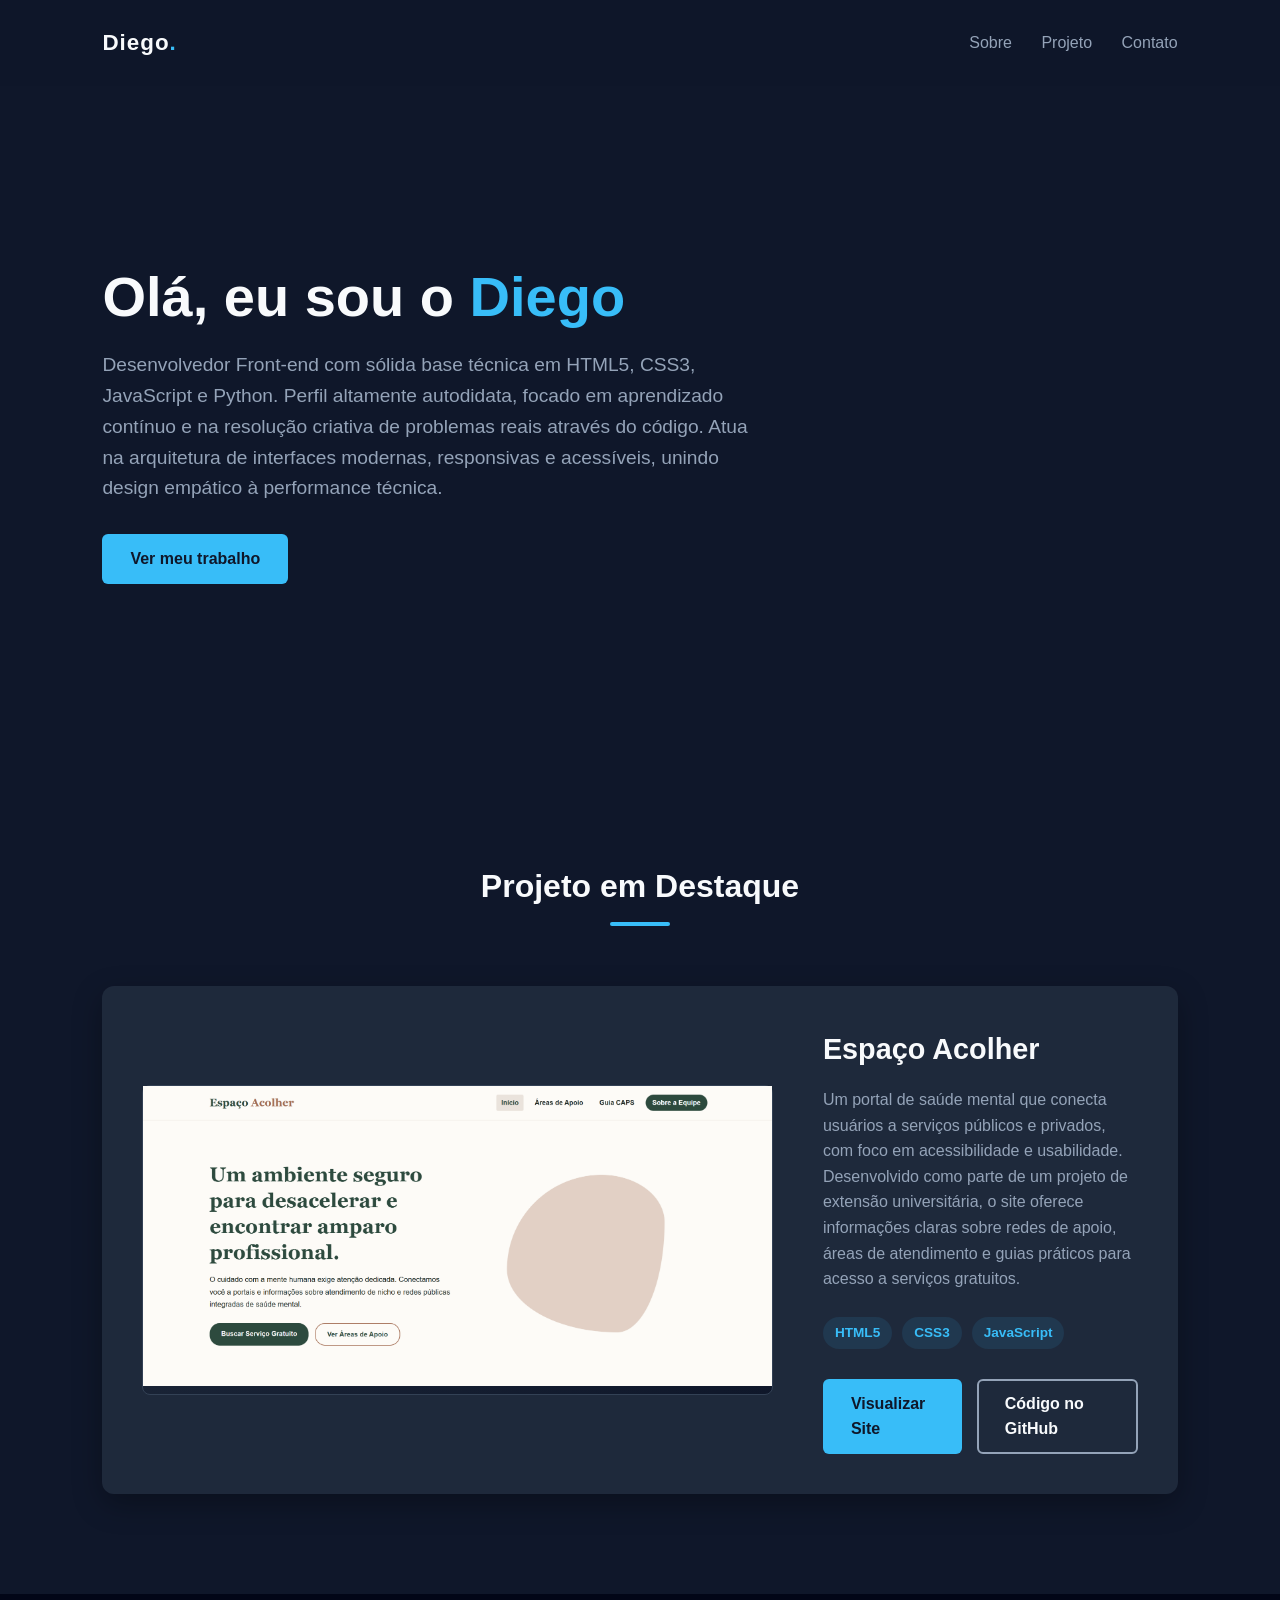
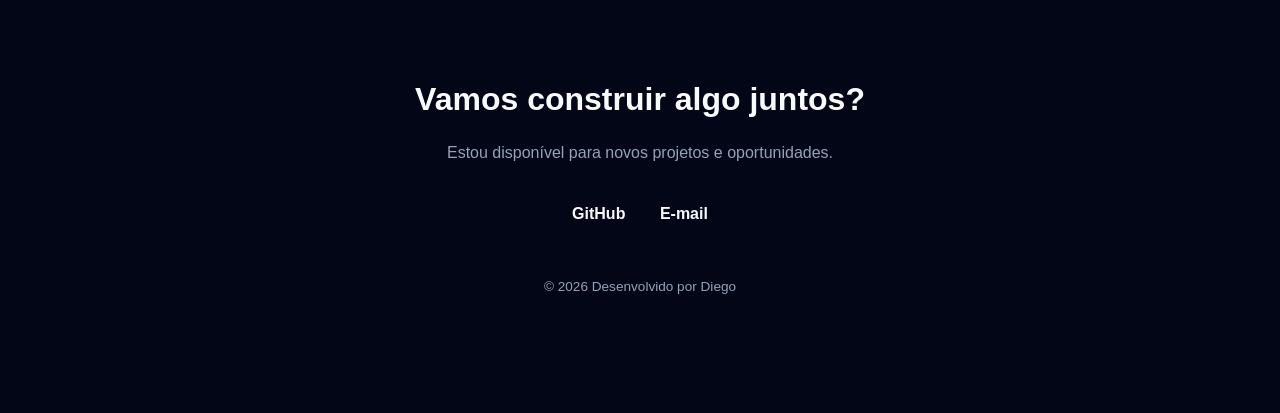
==== porti_diego/index.html @ e3ef6a49 "novo" ====
<!DOCTYPE html>
<html lang="pt-BR">
<head>
    <meta charset="UTF-8">
    <meta name="viewport" content="width=device-width, initial-scale=1.0">
    <title>Meu Portfólio</title>
    <link rel="stylesheet" href="style2.css">
</head>
<body>

    <header class="navbar">
        <div class="logo">Diego<span class="dot">.</span></div>
        <nav>
            <a href="#sobre">Sobre</a>
            <a href="#projeto-destaque">Projeto</a>
            <a href="#contato">Contato</a>
        </nav>
    </header>

    <section id="sobre" class="hero">
        <div class="hero-content">
            <h1>Olá, eu sou o <span class="highlight">Diego</span></h1>
            <p>Desenvolvedor Front-end com sólida base técnica em HTML5, CSS3, JavaScript e Python. Perfil altamente autodidata, focado em aprendizado contínuo e na resolução criativa de problemas reais através do código. Atua na arquitetura de interfaces modernas, responsivas e acessíveis, unindo design empático à performance técnica.</p>
            <a href="#projeto-destaque" class="btn-primary">Ver meu trabalho</a>
        </div>
    </section>

    <section id="projeto-destaque" class="featured-project">
        <div class="section-title">
            <h2>Projeto em Destaque</h2>
            <div class="line"></div>
        </div>

        <div class="project-container">
            <div class="project-image">
                <div class="placeholder-img">
                    <img src="capa.png" alt="foto do projeto" height="300">
                </div>
            </div>
            
            <div class="project-info">
                <h3>Espaço Acolher</h3>
                <p class="project-description">
                    Um portal de saúde mental que conecta usuários a serviços públicos e privados, com foco em acessibilidade e usabilidade. Desenvolvido como parte de um projeto de extensão universitária, o site oferece informações claras sobre redes de apoio, áreas de atendimento e guias práticos para acesso a serviços gratuitos.
                </p>
                
                <div class="tech-tags">
                    <span>HTML5</span>
                    <span>CSS3</span>
                    <span>JavaScript</span>
                </div>

                <div class="project-buttons">
                    <a href="../index.html" class="btn-primary" target="_blank">Visualizar Site</a>
                    <a href="https://github.com/konatinho/Projeto_Angelo" class="btn-secondary" target="_blank">Código no GitHub</a>
                </div>
            </div>
        </div>
    </section>

    <footer id="contato" class="contact">
        <h2>Vamos construir algo juntos?</h2>
        <p>Estou disponível para novos projetos e oportunidades.</p>
        <div class="links">
            
            <a href="https://github.com/konatinho" target="_blank">GitHub</a>
            <a href="mailto:diegopb0307@gmail.com">E-mail</a>
        </div>
        <p class="credits">© 2026 Desenvolvido por Diego</p>
    </footer>

</body>
</html>
---- porti_diego/style2.css ----
* {
    margin: 0;
    padding: 0;
    box-sizing: border-box;
    font-family: 'Segoe UI', Roboto, Helvetica, Arial, sans-serif;
}

:root {
    --bg-dark: #0f172a;
    --bg-card: #1e293b;
    --text-main: #f8fafc;
    --text-muted: #94a3b8;
    --accent: #38bdf8; 
    --accent-hover: #0ea5e9;
}

body {
    background-color: var(--bg-dark);
    color: var(--text-main);
    line-height: 1.6;
    scroll-behavior: smooth;
}


.navbar {
    display: flex;
    justify-content: space-between;
    align-items: center;
    padding: 25px 8%;
    background-color: rgba(15, 23, 42, 0.9);
    backdrop-filter: blur(10px); /* Efeito de vidro fosco */
    position: sticky;
    top: 0;
    z-index: 100;
}

.navbar .logo {
    font-size: 1.4rem;
    font-weight: 700;
    letter-spacing: 1px;
}

.navbar .dot {
    color: var(--accent);
}

.navbar nav a {
    margin-left: 25px;
    text-decoration: none;
    color: var(--text-muted);
    font-weight: 500;
    transition: color 0.3s;
}

.navbar nav a:hover {
    color: var(--accent);
}


.hero {
    height: 75vh;
    display: flex;
    align-items: center;
    padding: 0 8%;
}

.hero-content {
    max-width: 650px;
}

.hero h1 {
    font-size: 3.5rem;
    font-weight: 800;
    line-height: 1.2;
    margin-bottom: 20px;
}

.hero .highlight {
    color: var(--accent);
}

.hero p {
    font-size: 1.2rem;
    color: var(--text-muted);
    margin-bottom: 30px;
}


.btn-primary {
    display: inline-block;
    text-decoration: none;
    background-color: var(--accent);
    color: var(--bg-dark);
    padding: 12px 28px;
    border-radius: 6px;
    font-weight: 600;
    transition: background 0.3s, transform 0.2s;
}

.btn-primary:hover {
    background-color: var(--accent-hover);
    transform: translateY(-2px);
}

.btn-secondary {
    display: inline-block;
    text-decoration: none;
    border: 2px solid var(--text-muted);
    color: var(--text-main);
    padding: 10px 26px;
    border-radius: 6px;
    font-weight: 600;
    transition: all 0.3s;
}

.btn-secondary:hover {
    border-color: var(--accent);
    color: var(--accent);
}


.featured-project {
    padding: 100px 8%;
}

.section-title {
    text-align: center;
    margin-bottom: 60px;
}

.section-title h2 {
    font-size: 2rem;
    font-weight: 700;
}

.section-title .line {
    width: 60px;
    height: 4px;
    background-color: var(--accent);
    margin: 10px auto 0;
    border-radius: 2px;
}


.project-container {
    display: flex;
    gap: 50px;
    background-color: var(--bg-card);
    padding: 40px;
    border-radius: 12px;
    box-shadow: 0 10px 30px rgba(0, 0, 0, 0.3);
    align-items: center;
}

.project-image {
    flex: 1;
    min-height: 250px;
    background: linear-gradient(135deg, #1e293b, #0f172a);
    border: 1px solid #334155;
    border-radius: 8px;
    display: flex;
    align-items: center;
    justify-content: center;
}

.placeholder-img {
    color: var(--text-muted);
    font-weight: 500;
}

.project-info {
    flex: 1;
}

.project-info h3 {
    font-size: 1.8rem;
    margin-bottom: 15px;
    color: var(--text-main);
}

.project-description {
    color: var(--text-muted);
    margin-bottom: 25px;
}


.tech-tags {
    display: flex;
    gap: 10px;
    margin-bottom: 30px;
    flex-wrap: wrap;
}

.tech-tags span {
    background-color: rgba(56, 189, 248, 0.1);
    color: var(--accent);
    padding: 5px 12px;
    border-radius: 20px;
    font-size: 0.85rem;
    font-weight: 600;
}

.project-buttons {
    display: flex;
    gap: 15px;
}


.contact {
    background-color: #020617;
    text-align: center;
    padding: 80px 20px;
}

.contact h2 {
    font-size: 2rem;
    margin-bottom: 15px;
}

.contact p {
    color: var(--text-muted);
    margin-bottom: 35px;
}

.contact .links a {
    color: var(--text-main);
    margin: 0 15px;
    text-decoration: none;
    font-weight: 600;
    transition: color 0.3s;
}

.contact .links a:hover {
    color: var(--accent);
}

.credits {
    margin-top: 50px;
    font-size: 0.85rem;
    color: #475569;
}


@media (max-width: 768px) {
    .project-container {
        flex-direction: column;
        padding: 20px;
    }
    .hero h1 {
        font-size: 2.5rem;
    }
    .navbar {
        padding: 20px 5%;
    }
}
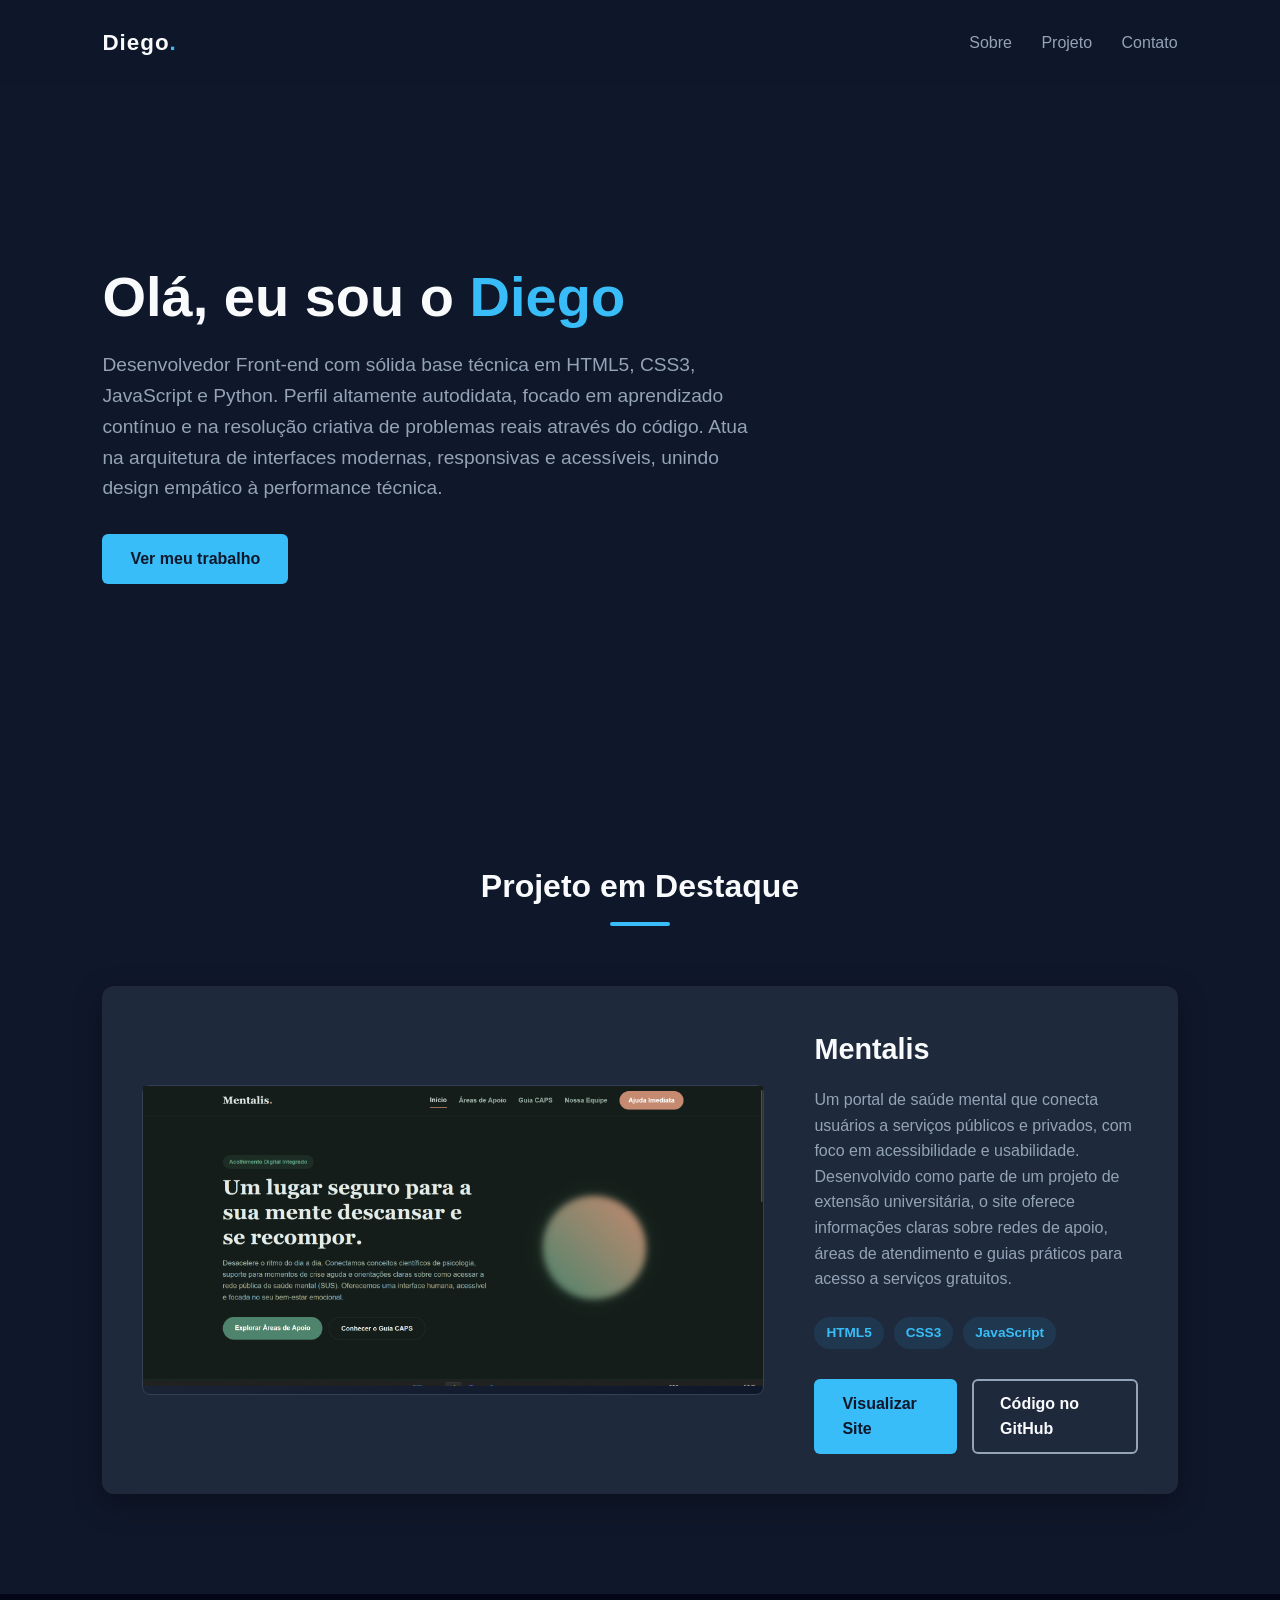
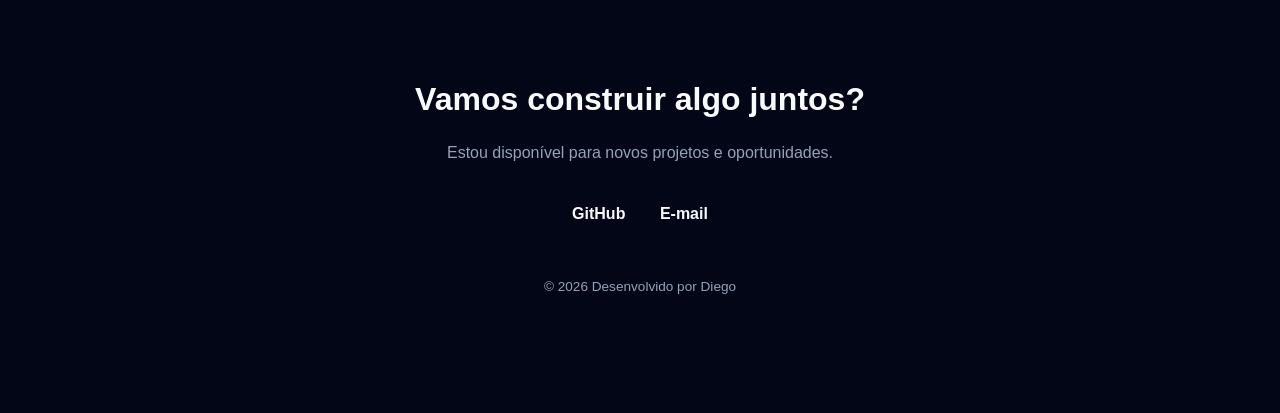
==== commit 1e7eb198: "errei fui mlk" ====
--- a/porti_diego/index.html
+++ b/porti_diego/index.html
@@ -34,12 +34,12 @@
         <div class="project-container">
             <div class="project-image">
                 <div class="placeholder-img">
-                    <img src="capa.png" alt="foto do projeto" height="300">
+                    <img src="oioi.png" alt="foto do projeto" height="300">
                 </div>
             </div>
             
             <div class="project-info">
-                <h3>Espaço Acolher</h3>
+                <h3>Mentalis</h3>
                 <p class="project-description">
                     Um portal de saúde mental que conecta usuários a serviços públicos e privados, com foco em acessibilidade e usabilidade. Desenvolvido como parte de um projeto de extensão universitária, o site oferece informações claras sobre redes de apoio, áreas de atendimento e guias práticos para acesso a serviços gratuitos.
                 </p>
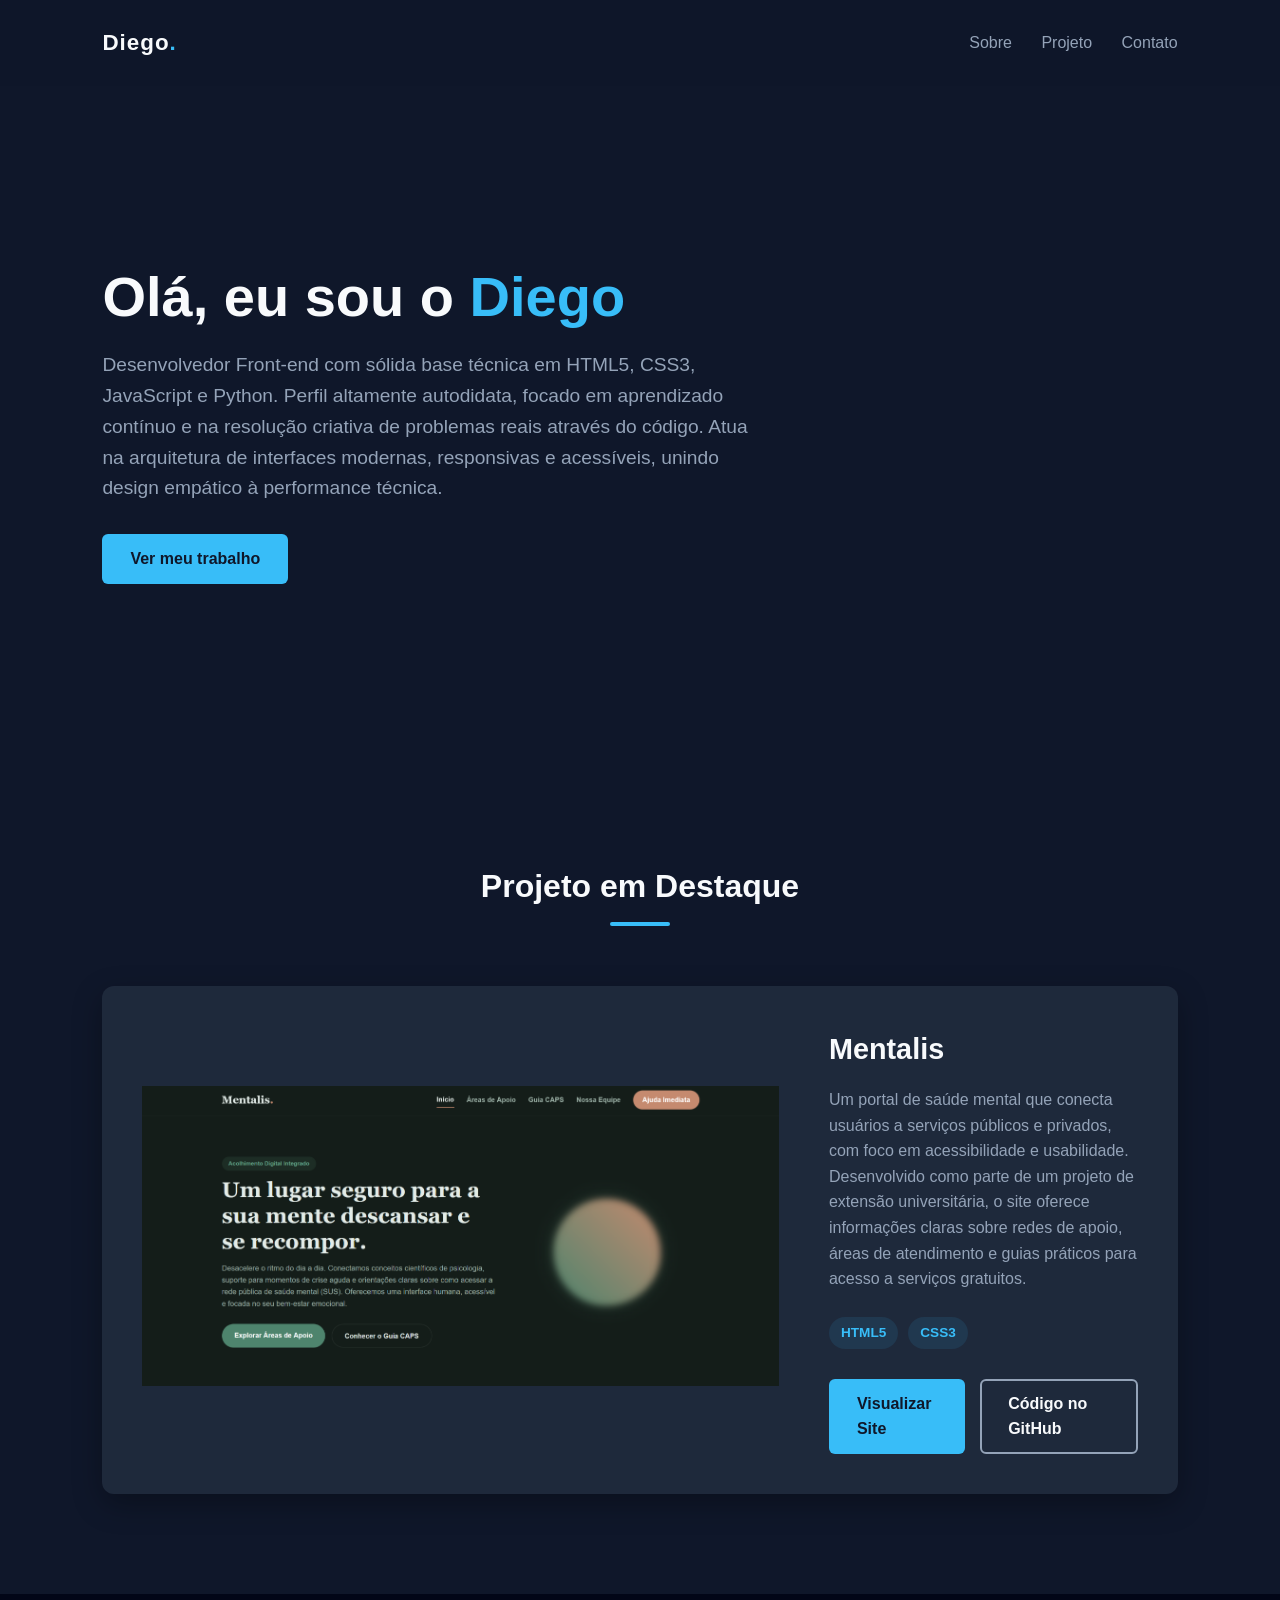
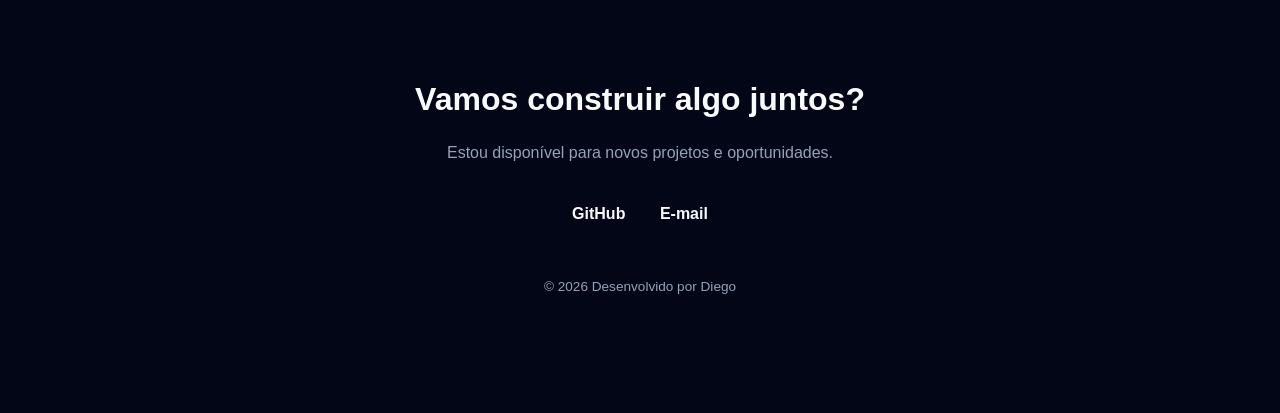
==== commit 529e7878: "meu porti" ====
--- a/porti_diego/index.html
+++ b/porti_diego/index.html
@@ -34,7 +34,7 @@
         <div class="project-container">
             <div class="project-image">
                 <div class="placeholder-img">
-                    <img src="oioi.png" alt="foto do projeto" height="300">
+                    <img src="aaaaa.png" alt="foto do projeto" height="300">
                 </div>
             </div>
             
@@ -47,7 +47,7 @@
                 <div class="tech-tags">
                     <span>HTML5</span>
                     <span>CSS3</span>
-                    <span>JavaScript</span>
+                    
                 </div>
 
                 <div class="project-buttons">
--- a/porti_diego/style2.css
+++ b/porti_diego/style2.css
@@ -151,17 +151,6 @@
     border-radius: 12px;
     box-shadow: 0 10px 30px rgba(0, 0, 0, 0.3);
     align-items: center;
-}
-
-.project-image {
-    flex: 1;
-    min-height: 250px;
-    background: linear-gradient(135deg, #1e293b, #0f172a);
-    border: 1px solid #334155;
-    border-radius: 8px;
-    display: flex;
-    align-items: center;
-    justify-content: center;
 }
 
 .placeholder-img {
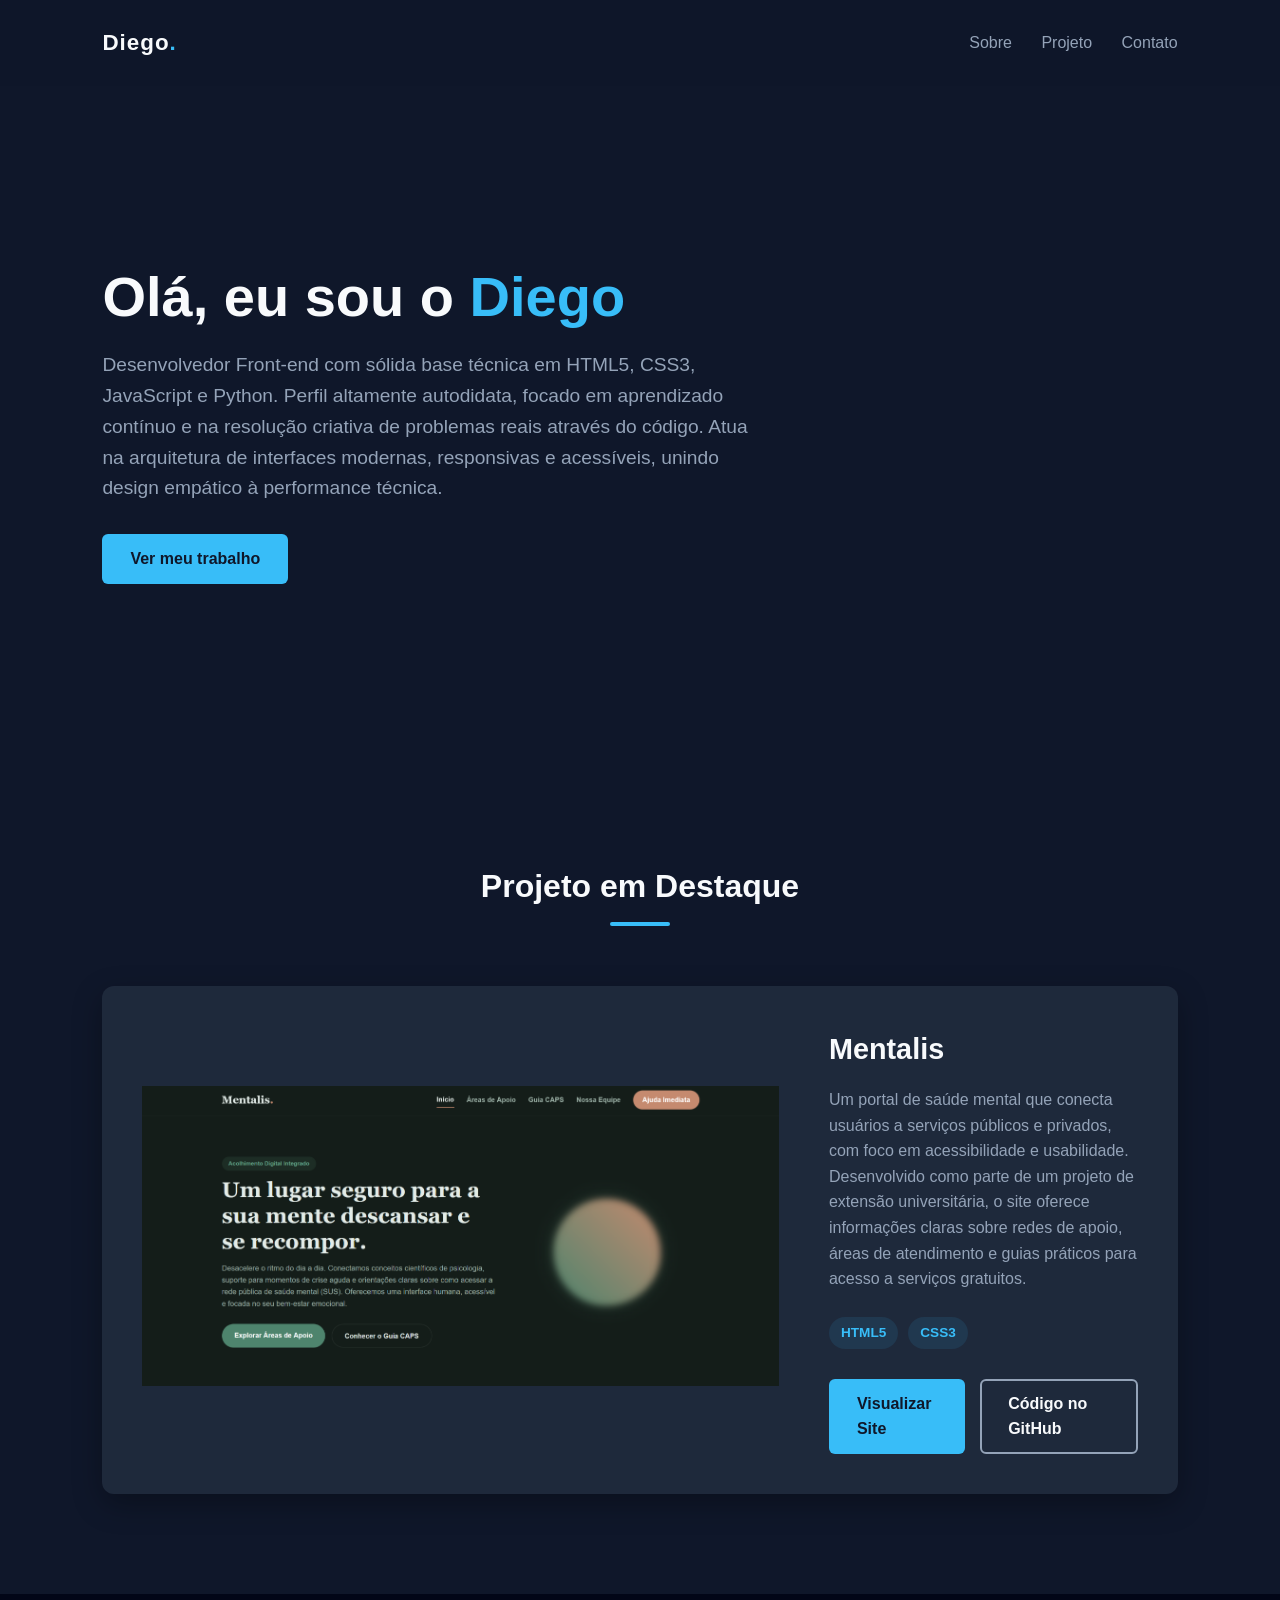
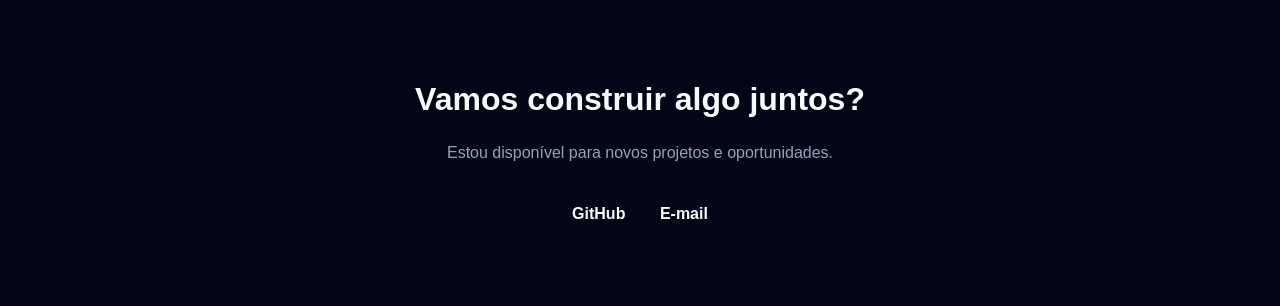
==== commit b693261a: "ta  bom" ====
--- a/porti_diego/index.html
+++ b/porti_diego/index.html
@@ -66,8 +66,7 @@
             <a href="https://github.com/konatinho" target="_blank">GitHub</a>
             <a href="mailto:diegopb0307@gmail.com">E-mail</a>
         </div>
-        <p class="credits">© 2026 Desenvolvido por Diego</p>
-    </footer>
+    </footer>       
 
 </body>
 </html>
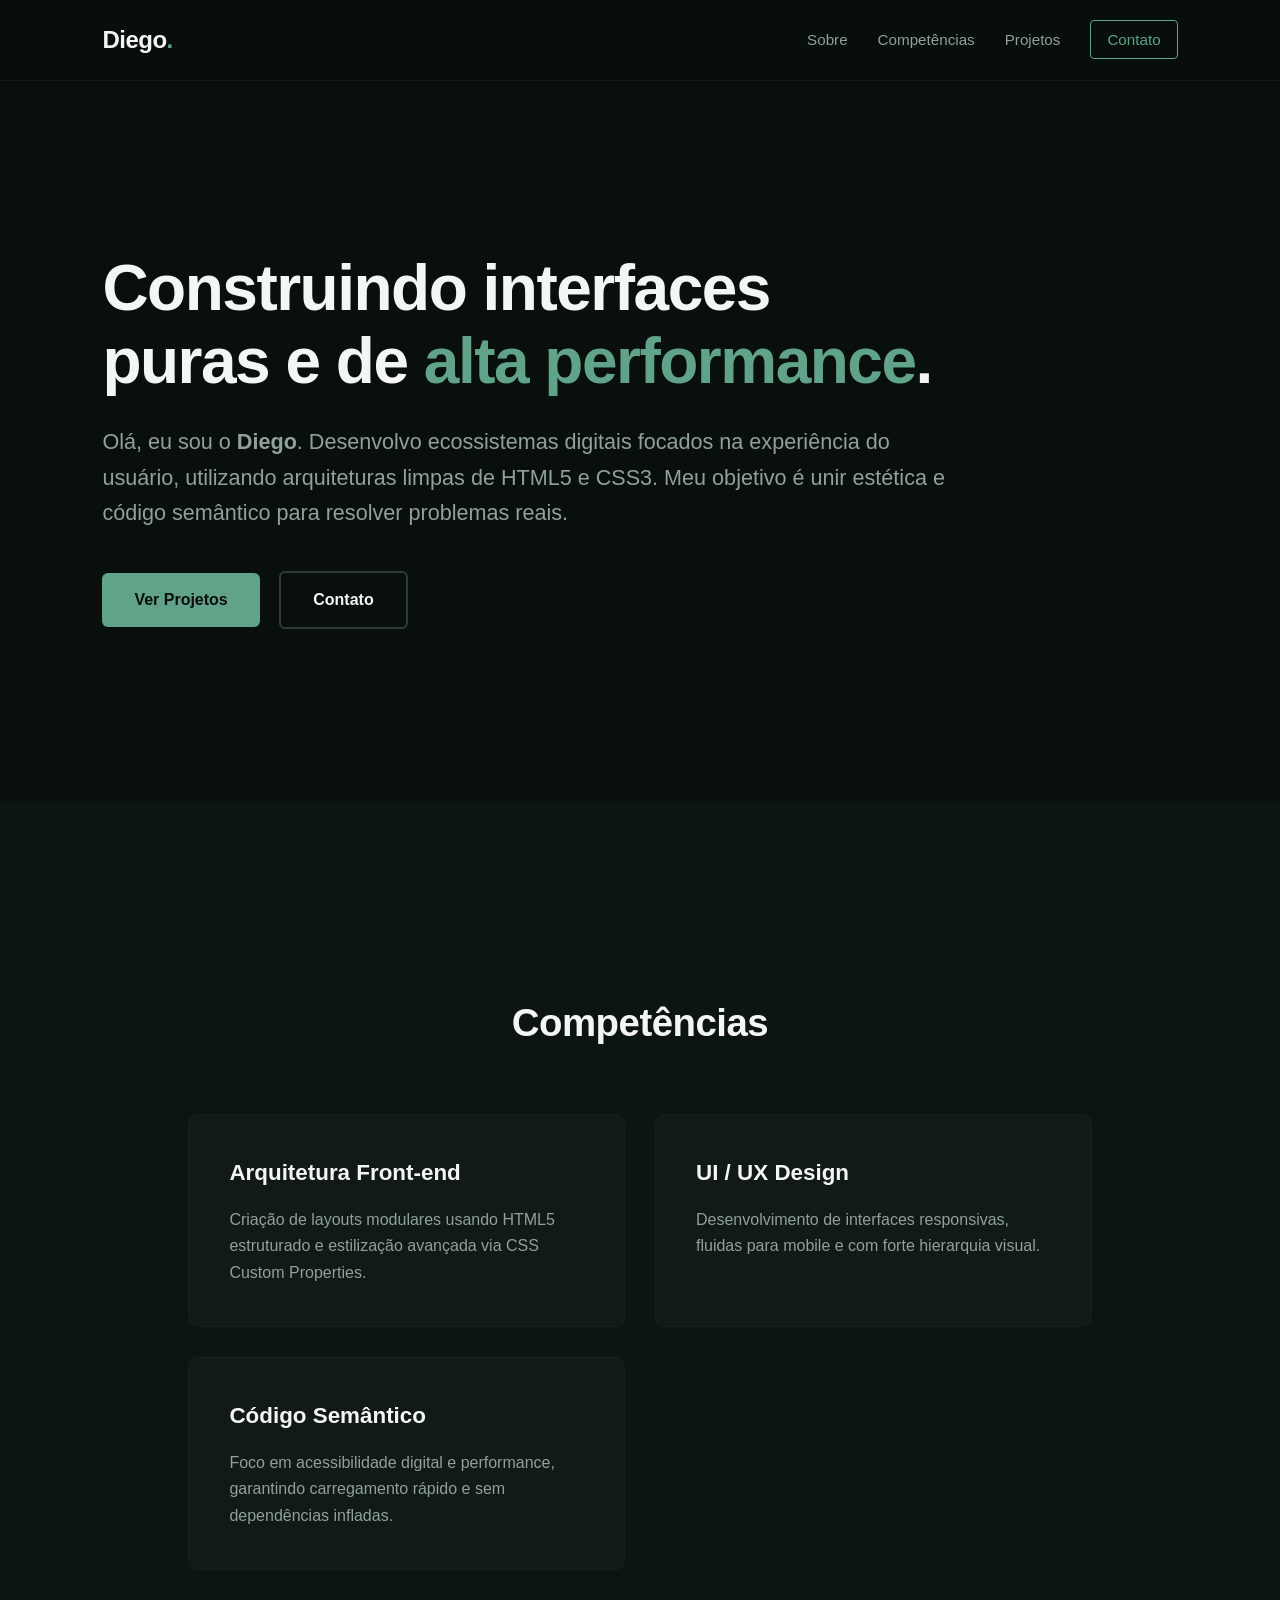
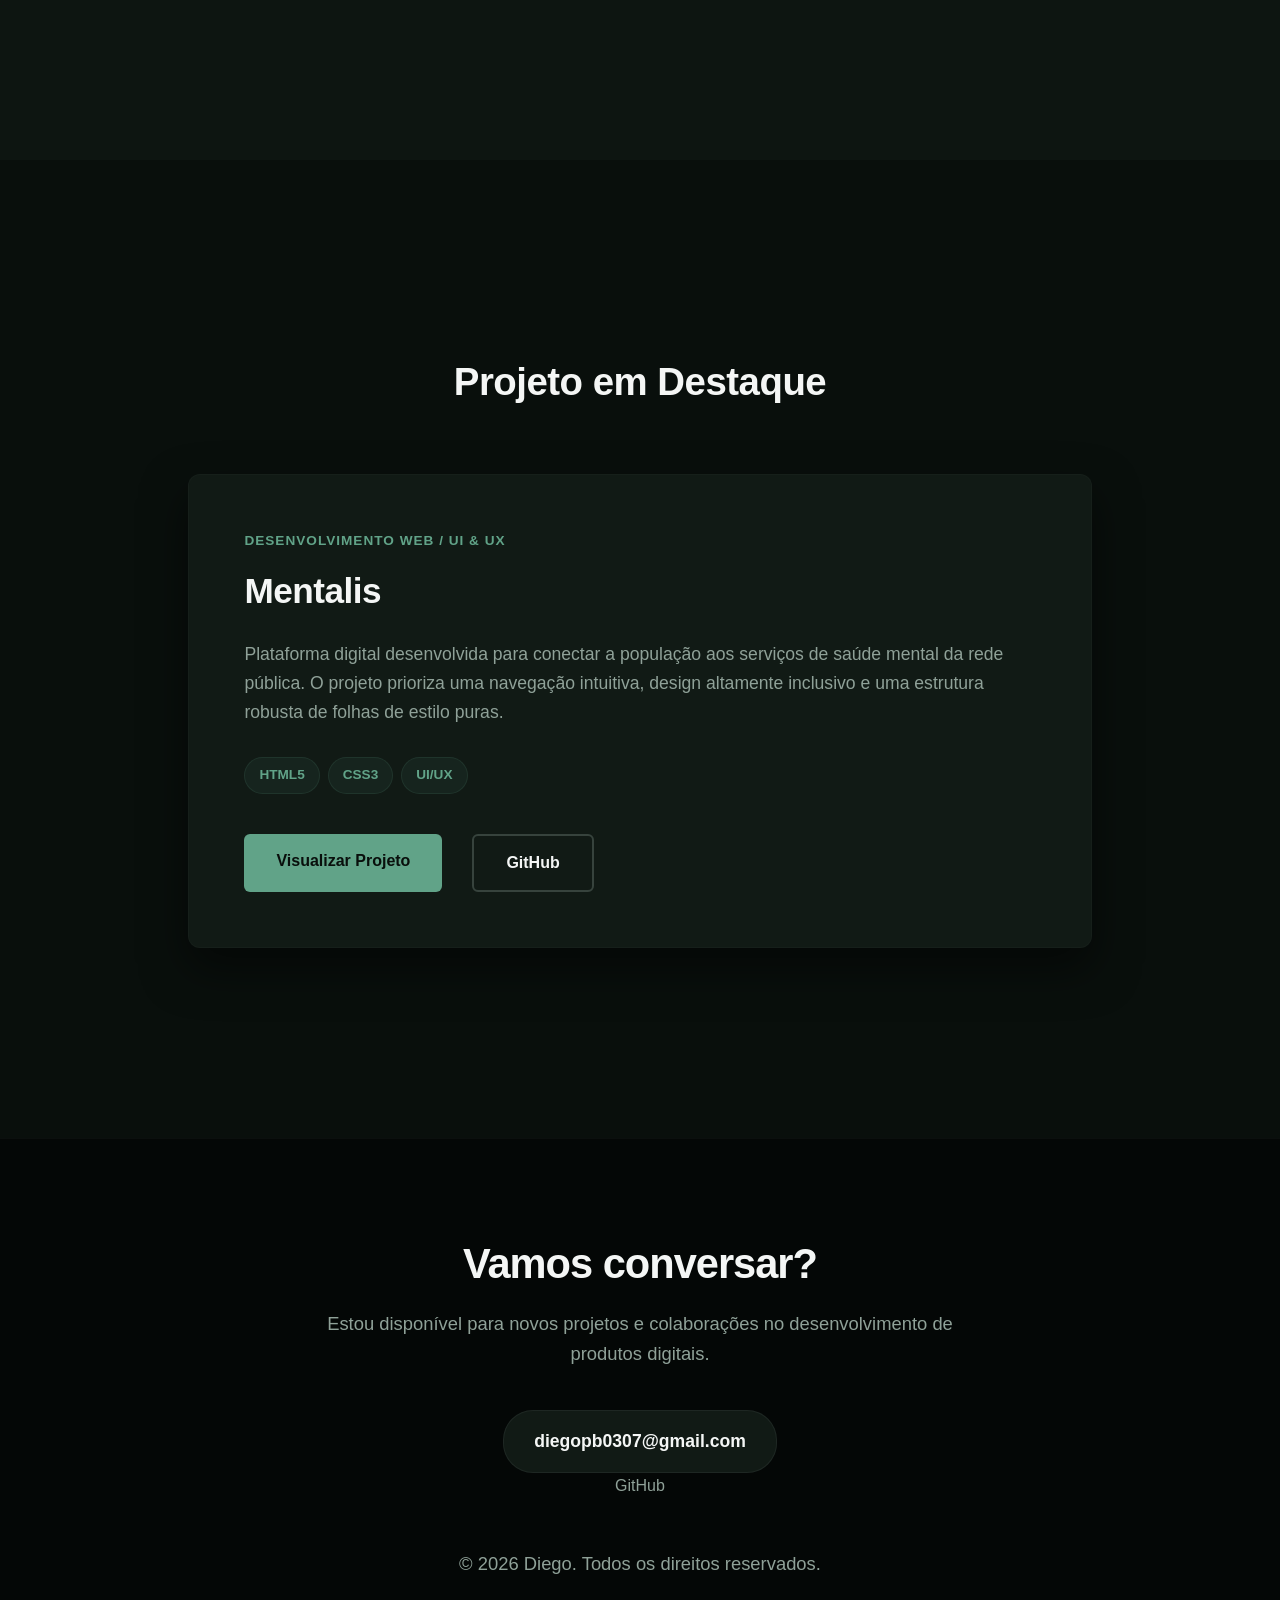
==== commit d1d2fc84: "ta bomm" ====
--- a/porti_diego/index.html
+++ b/porti_diego/index.html
@@ -3,7 +3,7 @@
 <head>
     <meta charset="UTF-8">
     <meta name="viewport" content="width=device-width, initial-scale=1.0">
-    <title>Meu Portfólio</title>
+    <title>Diego | Front-end Developer</title>
     <link rel="stylesheet" href="style2.css">
 </head>
 <body>
@@ -12,61 +12,95 @@
         <div class="logo">Diego<span class="dot">.</span></div>
         <nav>
             <a href="#sobre">Sobre</a>
-            <a href="#projeto-destaque">Projeto</a>
-            <a href="#contato">Contato</a>
+            <a href="#habilidades">Competências</a>
+            <a href="#projetos">Projetos</a>
+            <a href="#contato" class="nav-btn">Contato</a>
         </nav>
     </header>
 
-    <section id="sobre" class="hero">
-        <div class="hero-content">
-            <h1>Olá, eu sou o <span class="highlight">Diego</span></h1>
-            <p>Desenvolvedor Front-end com sólida base técnica em HTML5, CSS3, JavaScript e Python. Perfil altamente autodidata, focado em aprendizado contínuo e na resolução criativa de problemas reais através do código. Atua na arquitetura de interfaces modernas, responsivas e acessíveis, unindo design empático à performance técnica.</p>
-            <a href="#projeto-destaque" class="btn-primary">Ver meu trabalho</a>
-        </div>
-    </section>
-
-    <section id="projeto-destaque" class="featured-project">
-        <div class="section-title">
-            <h2>Projeto em Destaque</h2>
-            <div class="line"></div>
-        </div>
-
-        <div class="project-container">
-            <div class="project-image">
-                <div class="placeholder-img">
-                    <img src="aaaaa.png" alt="foto do projeto" height="300">
+    <main>
+        
+        <!-- Hero / Sobre Mim -->
+        <section id="sobre" class="hero">
+            <div class="hero-content">
+                <h1>Construindo interfaces puras e de <span class="highlight">alta performance</span>.</h1>
+                <p>Olá, eu sou o <strong>Diego</strong>. Desenvolvo ecossistemas digitais focados na experiência do usuário, utilizando arquiteturas limpas de HTML5 e CSS3. Meu objetivo é unir estética e código semântico para resolver problemas reais.</p>
+                <div class="hero-actions">
+                    <a href="#projetos" class="btn-primary">Ver Projetos</a>
+                    <a href="#contato" class="btn-secondary">Contato</a>
                 </div>
             </div>
-            
-            <div class="project-info">
-                <h3>Mentalis</h3>
-                <p class="project-description">
-                    Um portal de saúde mental que conecta usuários a serviços públicos e privados, com foco em acessibilidade e usabilidade. Desenvolvido como parte de um projeto de extensão universitária, o site oferece informações claras sobre redes de apoio, áreas de atendimento e guias práticos para acesso a serviços gratuitos.
-                </p>
-                
-                <div class="tech-tags">
-                    <span>HTML5</span>
-                    <span>CSS3</span>
-                    
+        </section>
+
+        <!-- Competências Diretas -->
+        <section id="habilidades" class="skills-section alt-bg">
+            <div class="container">
+                <div class="section-title">
+                    <h2>Competências</h2>
+                </div>
+                <div class="skills-grid">
+                    <div class="skill-card">
+                        <h3>Arquitetura Front-end</h3>
+                        <p>Criação de layouts modulares usando HTML5 estruturado e estilização avançada via CSS Custom Properties.</p>
+                    </div>
+                    <div class="skill-card">
+                        <h3>UI / UX Design</h3>
+                        <p>Desenvolvimento de interfaces responsivas, fluidas para mobile e com forte hierarquia visual.</p>
+                    </div>
+                    <div class="skill-card">
+                        <h3>Código Semântico</h3>
+                        <p>Foco em acessibilidade digital e performance, garantindo carregamento rápido e sem dependências infladas.</p>
+                    </div>
+                </div>
+            </div>
+        </section>
+
+        <!-- Projeto em Destaque -->
+        <section id="projetos" class="featured-project">
+            <div class="container">
+                <div class="section-title">
+                    <h2>Projeto em Destaque</h2>
                 </div>
 
-                <div class="project-buttons">
-                    <a href="../index.html" class="btn-primary" target="_blank">Visualizar Site</a>
-                    <a href="https://github.com/konatinho/Projeto_Angelo" class="btn-secondary" target="_blank">Código no GitHub</a>
+                <div class="project-container">
+                    <div class="project-info">
+                        <span class="project-category">Desenvolvimento Web / UI & UX</span>
+                        <h3>Mentalis</h3>
+                        <p class="project-description">
+                            Plataforma digital desenvolvida para conectar a população aos serviços de saúde mental da rede pública. O projeto prioriza uma navegação intuitiva, design altamente inclusivo e uma estrutura robusta de folhas de estilo puras.
+                        </p>
+                        
+                        <div class="tech-tags">
+                            <span>HTML5</span>
+                            <span>CSS3</span>
+                            <span>UI/UX</span>
+                        </div>
+
+                        <div class="project-buttons">
+                            <a href="../index.html" class="btn-primary" target="_blank">Visualizar Projeto</a>
+                            <a href="https://github.com/konatinho/Projeto_Angelo" class="btn-secondary" target="_blank">GitHub</a>
+                        </div>
+                    </div>
                 </div>
             </div>
+        </section>
+    </main>
+
+    <!-- Rodapé simplificado -->
+    <footer id="contato" class="contact">
+        <div class="contact-container">
+            <h2>Vamos conversar?</h2>
+            <p>Estou disponível para novos projetos e colaborações no desenvolvimento de produtos digitais.</p>
+            
+            <a href="mailto:diegopb0307@gmail.com" class="contact-btn">diegopb0307@gmail.com</a>
+
+            <div class="social-links">
+                <a href="https://github.com/konatinho" target="_blank">GitHub</a>
+            </div>
+            
+            <p class="credits">&copy; 2026 Diego. Todos os direitos reservados.</p>
         </div>
-    </section>
-
-    <footer id="contato" class="contact">
-        <h2>Vamos construir algo juntos?</h2>
-        <p>Estou disponível para novos projetos e oportunidades.</p>
-        <div class="links">
-            
-            <a href="https://github.com/konatinho" target="_blank">GitHub</a>
-            <a href="mailto:diegopb0307@gmail.com">E-mail</a>
-        </div>
-    </footer>       
+    </footer>
 
 </body>
 </html>
--- a/porti_diego/style2.css
+++ b/porti_diego/style2.css
@@ -1,4 +1,4 @@
-
+/* Reset Geral Avançado */
 * {
     margin: 0;
     padding: 0;
@@ -7,73 +7,157 @@
 }
 
 :root {
-    --bg-dark: #0f172a;
-    --bg-card: #1e293b;
-    --text-main: #f8fafc;
-    --text-muted: #94a3b8;
-    --accent: #38bdf8; 
-    --accent-hover: #0ea5e9;
+    --bg-dark: #090f0c;       /* Cinza-escuro esverdeado premium */
+    --bg-card: #111a15;       /* Fundo de blocos e cards */
+    --bg-alt: #0d1511;        /* Tom alternativo para quebra de seções */
+    --text-main: #f4f6f5;     /* Off-white de excelente leitura */
+    --text-muted: #8fa198;    /* Texto secundário suave */
+    --accent: #61a388;        /* Verde sutil exclusivo da sua marca */
+    --accent-hover: #4d856e;  /* Feedback visual de hover */
+    --badge-bg: rgba(97, 163, 136, 0.1);
+    --card-shadow: rgba(0, 0, 0, 0.5);
 }
 
 body {
     background-color: var(--bg-dark);
     color: var(--text-main);
-    line-height: 1.6;
+    line-height: 1.65;
     scroll-behavior: smooth;
 }
 
-
+/* Link de Acessibilidade Oculto */
+.skip-link {
+    position: absolute;
+    top: -100px;
+    left: 0;
+    background: var(--accent);
+    color: var(--bg-dark);
+    padding: 10px 20px;
+    z-index: 999;
+    font-weight: bold;
+    text-decoration: none;
+    transition: top 0.2s;
+}
+.skip-link:focus {
+    top: 0;
+}
+
+/* Navbar Fluida */
 .navbar {
     display: flex;
     justify-content: space-between;
     align-items: center;
-    padding: 25px 8%;
-    background-color: rgba(15, 23, 42, 0.9);
-    backdrop-filter: blur(10px); /* Efeito de vidro fosco */
+    padding: 20px 8%;
+    background-color: rgba(9, 15, 12, 0.85);
+    backdrop-filter: blur(12px);
     position: sticky;
     top: 0;
     z-index: 100;
+    border-bottom: 1px solid rgba(143, 161, 152, 0.08);
 }
 
 .navbar .logo {
-    font-size: 1.4rem;
+    font-size: 1.5rem;
     font-weight: 700;
+    letter-spacing: -0.5px;
+}
+
+.navbar .dot {
+    color: var(--accent);
+}
+
+.navbar nav {
+    display: flex;
+    align-items: center;
+}
+
+.navbar nav a {
+    margin-left: 30px;
+    text-decoration: none;
+    color: var(--text-muted);
+    font-weight: 500;
+    font-size: 0.95rem;
+    transition: color 0.3s ease;
+}
+
+.navbar nav a:hover {
+    color: var(--accent);
+}
+
+.navbar nav .nav-btn {
+    border: 1px solid var(--accent);
+    color: var(--accent);
+    padding: 6px 16px;
+    border-radius: 4px;
+    transition: all 0.3s ease;
+}
+
+.navbar nav .nav-btn:hover {
+    background-color: var(--accent);
+    color: var(--bg-dark);
+}
+
+/* Auxiliares de Estrutura */
+.alt-bg {
+    background-color: var(--bg-alt);
+}
+
+.container {
+    padding: 90px 8%;
+    max-width: 1400px;
+    margin: 0 auto;
+}
+
+.grid-2col {
+    display: grid;
+    grid-template-columns: 1.2fr 0.8fr;
+    gap: 80px;
+    align-items: center;
+}
+
+/* Badges e Identificadores */
+.badge {
+    display: inline-block;
+    background-color: var(--badge-bg);
+    color: var(--accent);
+    padding: 4px 14px;
+    border-radius: 20px;
+    font-size: 0.8rem;
+    font-weight: 700;
+    text-transform: uppercase;
     letter-spacing: 1px;
-}
-
-.navbar .dot {
-    color: var(--accent);
-}
-
-.navbar nav a {
-    margin-left: 25px;
-    text-decoration: none;
-    color: var(--text-muted);
-    font-weight: 500;
-    transition: color 0.3s;
-}
-
-.navbar nav a:hover {
-    color: var(--accent);
-}
-
-
+    margin-bottom: 20px;
+    border: 1px solid rgba(97, 163, 136, 0.15);
+}
+
+.section-tag {
+    color: var(--accent);
+    font-weight: 700;
+    font-size: 0.9rem;
+    text-transform: uppercase;
+    letter-spacing: 1.5px;
+    display: block;
+    margin-bottom: 15px;
+}
+
+/* Hero Intro */
 .hero {
-    height: 75vh;
+    height: 80vh;
     display: flex;
     align-items: center;
     padding: 0 8%;
 }
 
 .hero-content {
-    max-width: 650px;
+    max-width: 850px;
 }
 
 .hero h1 {
-    font-size: 3.5rem;
+    font-size: 4rem;
     font-weight: 800;
-    line-height: 1.2;
-    margin-bottom: 20px;
+    line-height: 1.15;
+    margin-bottom: 25px;
+    letter-spacing: -1.5px;
 }
 
 .hero .highlight {
@@ -81,21 +165,26 @@
 }
 
 .hero p {
-    font-size: 1.2rem;
-    color: var(--text-muted);
-    margin-bottom: 30px;
-}
-
-
-.btn-primary {
+    font-size: 1.35rem;
+    color: var(--text-muted);
+    margin-bottom: 40px;
+    font-weight: 400;
+}
+
+/* Botões do Sistema */
+.btn-primary, .btn-secondary {
     display: inline-block;
     text-decoration: none;
+    padding: 14px 32px;
+    border-radius: 6px;
+    font-weight: 600;
+    font-size: 1rem;
+    transition: background 0.3s ease, transform 0.2s ease, border-color 0.3s ease;
+}
+
+.btn-primary {
     background-color: var(--accent);
     color: var(--bg-dark);
-    padding: 12px 28px;
-    border-radius: 6px;
-    font-weight: 600;
-    transition: background 0.3s, transform 0.2s;
 }
 
 .btn-primary:hover {
@@ -104,14 +193,9 @@
 }
 
 .btn-secondary {
-    display: inline-block;
-    text-decoration: none;
-    border: 2px solid var(--text-muted);
+    border: 2px solid rgba(143, 161, 152, 0.3);
     color: var(--text-main);
-    padding: 10px 26px;
-    border-radius: 6px;
-    font-weight: 600;
-    transition: all 0.3s;
+    margin-left: 15px;
 }
 
 .btn-secondary:hover {
@@ -119,8 +203,47 @@
     color: var(--accent);
 }
 
-
-.featured-project {
+/* Detalhes do Perfil / Indicadores */
+.profile-text h2 {
+    font-size: 2.5rem;
+    line-height: 1.25;
+    margin-bottom: 25px;
+    letter-spacing: -0.5px;
+}
+
+.profile-text p {
+    color: var(--text-muted);
+    margin-bottom: 20px;
+    font-size: 1.1rem;
+}
+
+.profile-stats {
+    display: flex;
+    flex-direction: column;
+    gap: 20px;
+}
+
+.stat-box {
+    background-color: var(--bg-card);
+    padding: 30px;
+    border-radius: 8px;
+    border-left: 4px solid var(--accent);
+    box-shadow: 0 4px 20px rgba(0,0,0,0.1);
+}
+
+.stat-box h3 {
+    font-size: 1.4rem;
+    margin-bottom: 8px;
+    color: var(--text-main);
+}
+
+.stat-box p {
+    color: var(--text-muted);
+    font-size: 0.95rem;
+}
+
+/* Especialidades e Processos (Grids) */
+.skills-section, .methodology-section {
     padding: 100px 8%;
 }
 
@@ -130,64 +253,135 @@
 }
 
 .section-title h2 {
-    font-size: 2rem;
+    font-size: 2.4rem;
     font-weight: 700;
+    letter-spacing: -0.5px;
 }
 
 .section-title .line {
-    width: 60px;
+    width: 45px;
     height: 4px;
     background-color: var(--accent);
-    margin: 10px auto 0;
+    margin: 14px auto 0;
     border-radius: 2px;
 }
 
-
-.project-container {
-    display: flex;
-    gap: 50px;
+.skills-grid, .timeline-grid {
+    display: grid;
+    grid-template-columns: repeat(auto-fit, minmax(300px, 1fr));
+    gap: 30px;
+}
+
+.skill-card, .step-card {
     background-color: var(--bg-card);
     padding: 40px;
-    border-radius: 12px;
-    box-shadow: 0 10px 30px rgba(0, 0, 0, 0.3);
-    align-items: center;
-}
-
-.placeholder-img {
-    color: var(--text-muted);
-    font-weight: 500;
-}
-
-.project-info {
-    flex: 1;
-}
-
-.project-info h3 {
-    font-size: 1.8rem;
+    border-radius: 10px;
+    border: 1px solid rgba(143, 161, 152, 0.04);
+    transition: transform 0.3s ease, border-color 0.3s ease;
+}
+
+.skill-card:hover, .step-card:hover {
+    transform: translateY(-5px);
+    border-color: rgba(97, 163, 136, 0.2);
+}
+
+.skill-card .card-icon {
+    font-size: 2rem;
+    margin-bottom: 20px;
+}
+
+.skill-card h3, .step-card h3 {
+    font-size: 1.4rem;
     margin-bottom: 15px;
     color: var(--text-main);
 }
 
+.skill-card p, .step-card p {
+    font-size: 1rem;
+    color: var(--text-muted);
+}
+
+.step-number {
+    font-size: 2.5rem;
+    font-weight: 800;
+    color: rgba(97, 163, 136, 0.15);
+    display: block;
+    margin-bottom: 10px;
+    font-family: monospace;
+}
+
+/* Área de Projetos Ativos */
+.featured-project {
+    padding: 100px 8%;
+}
+
+.project-container {
+    display: flex;
+    gap: 70px;
+    background-color: var(--bg-card);
+    padding: 55px;
+    border-radius: 12px;
+    box-shadow: 0 20px 45px var(--card-shadow);
+    align-items: center;
+    border: 1px solid rgba(143, 161, 152, 0.04);
+}
+
+.project-image {
+    flex: 1;
+    display: flex;
+    justify-content: center;
+}
+
+.project-image img {
+    width: 100%;
+    height: auto;
+    max-width: 480px;
+    border-radius: 8px;
+    object-fit: cover;
+    box-shadow: 0 10px 30px rgba(0, 0, 0, 0.6);
+}
+
+.project-info {
+    flex: 1.2;
+}
+
+.project-category {
+    color: var(--accent);
+    font-size: 0.85rem;
+    font-weight: 700;
+    text-transform: uppercase;
+    letter-spacing: 1px;
+    display: block;
+    margin-bottom: 10px;
+}
+
+.project-info h3 {
+    font-size: 2.2rem;
+    margin-bottom: 20px;
+    letter-spacing: -0.5px;
+}
+
 .project-description {
     color: var(--text-muted);
-    margin-bottom: 25px;
-}
-
+    margin-bottom: 30px;
+    font-size: 1.1rem;
+}
 
 .tech-tags {
     display: flex;
-    gap: 10px;
-    margin-bottom: 30px;
+    gap: 8px;
+    margin-bottom: 40px;
     flex-wrap: wrap;
 }
 
 .tech-tags span {
-    background-color: rgba(56, 189, 248, 0.1);
-    color: var(--accent);
-    padding: 5px 12px;
+    background-color: rgba(97, 163, 136, 0.08);
+    color: var(--accent);
+    padding: 6px 14px;
     border-radius: 20px;
     font-size: 0.85rem;
     font-weight: 600;
+    border: 1px solid rgba(97, 163, 136, 0.12);
 }
 
 .project-buttons {
@@ -195,51 +389,131 @@
     gap: 15px;
 }
 
-
+/* Área de Contato */
 .contact {
-    background-color: #020617;
+    background-color: #040706;
+    padding: 100px 20px;
+    border-top: 1px solid rgba(143, 161, 152, 0.05);
+}
+
+.contact-container {
+    max-width: 700px;
+    margin: 0 auto;
     text-align: center;
-    padding: 80px 20px;
 }
 
 .contact h2 {
-    font-size: 2rem;
-    margin-bottom: 15px;
+    font-size: 2.6rem;
+    margin-bottom: 20px;
+    letter-spacing: -1px;
+    line-height: 1.2;
 }
 
 .contact p {
     color: var(--text-muted);
-    margin-bottom: 35px;
-}
-
-.contact .links a {
+    margin-bottom: 40px;
+    font-size: 1.15rem;
+}
+
+.contact-methods {
+    margin-bottom: 50px;
+}
+
+.contact-btn {
+    display: inline-flex;
+    align-items: center;
+    gap: 10px;
+    background-color: var(--bg-card);
+    border: 1px solid rgba(143, 161, 152, 0.1);
     color: var(--text-main);
-    margin: 0 15px;
+    padding: 16px 30px;
+    border-radius: 30px;
     text-decoration: none;
     font-weight: 600;
+    font-size: 1.1rem;
+    transition: all 0.3s ease;
+}
+
+.contact-btn:hover {
+    border-color: var(--accent);
+    box-shadow: 0 0 20px rgba(97,163,136,0.15);
+}
+
+.contact-btn .icon {
+    color: var(--accent);
+}
+
+.social-links {
+    margin-bottom: 50px;
+    font-size: 1rem;
+}
+
+.social-links a {
+    color: var(--text-muted);
+    text-decoration: none;
     transition: color 0.3s;
 }
 
-.contact .links a:hover {
-    color: var(--accent);
+.social-links a:hover {
+    color: var(--accent);
+}
+
+.social-links .separator {
+    color: #24352d;
+    margin: 0 15px;
 }
 
 .credits {
-    margin-top: 50px;
     font-size: 0.85rem;
-    color: #475569;
-}
-
-
-@media (max-width: 768px) {
+    color: #3b4741;
+}
+
+/* Design Responsivo Adaptativo */
+@media (max-width: 1200px) {
+    .grid-2col {
+        grid-template-columns: 1fr;
+        gap: 50px;
+    }
+    .profile-stats {
+        flex-direction: row;
+    }
+    .stat-box {
+        flex: 1;
+    }
+}
+
+@media (max-width: 992px) {
     .project-container {
         flex-direction: column;
-        padding: 20px;
+        gap: 40px;
+        padding: 35px;
+    }
+    .hero h1 {
+        font-size: 3.2rem;
+    }
+}
+
+@media (max-width: 768px) {
+    .navbar {
+        padding: 15px 5%;
+    }
+    .navbar nav a:not(.nav-btn) {
+        display: none;
     }
     .hero h1 {
         font-size: 2.5rem;
     }
-    .navbar {
-        padding: 20px 5%;
+    .hero-actions {
+        flex-direction: column;
+        gap: 15px;
+    }
+    .btn-secondary {
+        margin-left: 0;
+    }
+    .profile-stats {
+        flex-direction: column;
+    }
+    .container, .skills-section, .methodology-section, .featured-project {
+        padding: 60px 5%;
     }
 }
